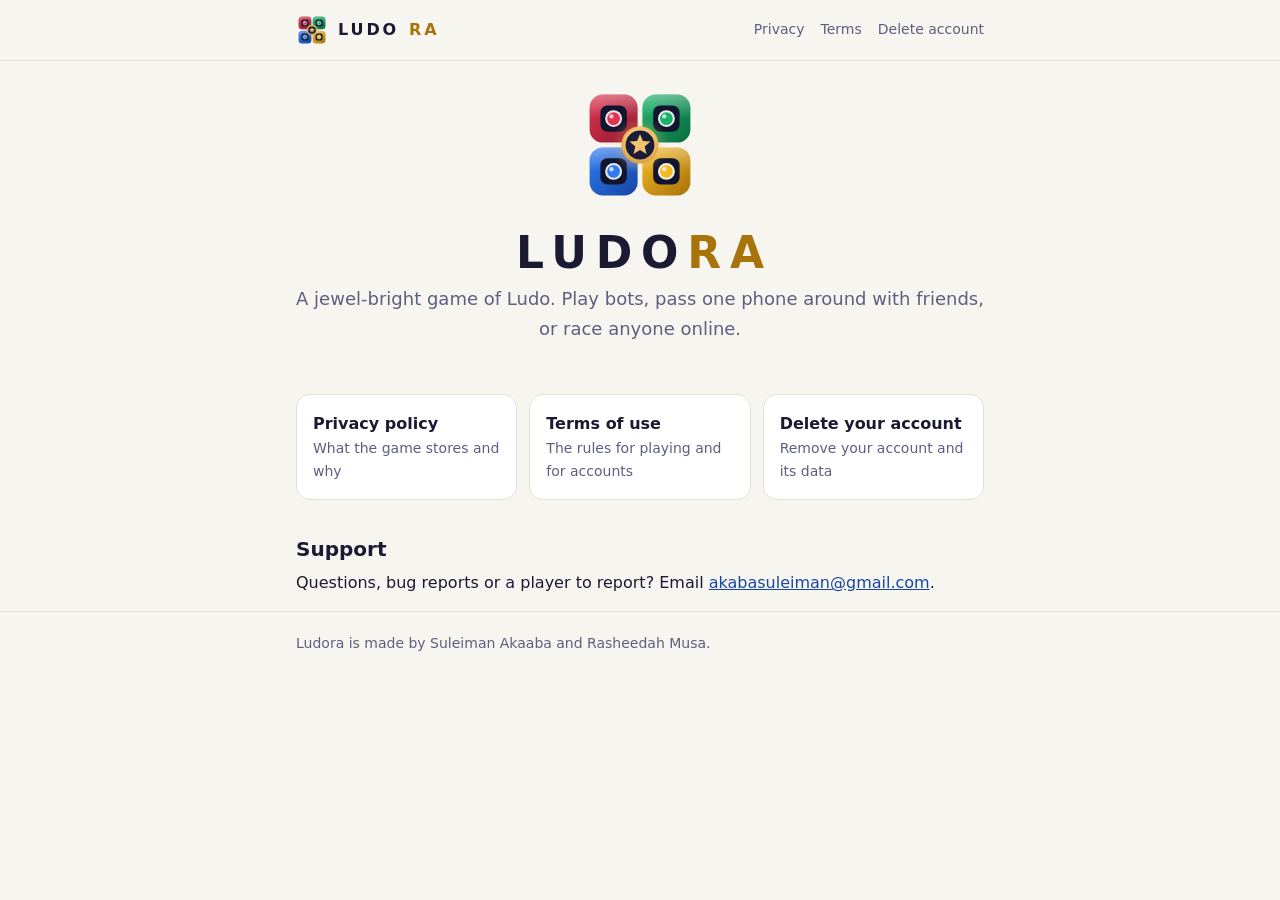
==== index.html @ a9630224 "Ludora site: privacy policy, terms, account deletion Co-Authored-By: Claude Opus 5.5 <noreply@anthro" ====
<!doctype html>
<html lang="en">
<head>
  <meta charset="utf-8">
  <meta name="viewport" content="width=device-width, initial-scale=1">
  <title>Ludora</title>
  <meta name="description" content="Ludora is a jewel-bright game of Ludo: play bots, friends on one phone, or anyone online.">
  <link rel="icon" href="favicon.png">
  <link rel="stylesheet" href="style.css">
</head>
<body>
  <header class="site">
    <div class="wrap">
      <a class="brand" href="./"><img src="mark.svg" alt="">LUDO<b>RA</b></a>
      <nav class="site">
        <a href="privacy.html">Privacy</a>
        <a href="terms.html">Terms</a>
        <a href="delete-account.html">Delete account</a>
      </nav>
    </div>
  </header>

  <main class="wrap">
    <section class="hero">
      <img src="mark.svg" alt="The Ludora mark: four jewel yards around a gold star">
      <h1>LUDO<b>RA</b></h1>
      <p class="lead">A jewel-bright game of Ludo. Play bots, pass one phone around with friends, or race anyone online.</p>
    </section>

    <div class="links">
      <a href="privacy.html">Privacy policy<span>What the game stores and why</span></a>
      <a href="terms.html">Terms of use<span>The rules for playing and for accounts</span></a>
      <a href="delete-account.html">Delete your account<span>Remove your account and its data</span></a>
    </div>

    <h2>Support</h2>
    <p>Questions, bug reports or a player to report? Email <a href="mailto:akabasuleiman@gmail.com">akabasuleiman@gmail.com</a>.</p>
  </main>

  <footer class="site">
    <div class="wrap">Ludora is made by Suleiman Akaaba and Rasheedah Musa.</div>
  </footer>
</body>
</html>
---- style.css ----
/* Ludora site: the app's "Jewel night" palette, with a light reading mode. */
:root {
  --bg: #f7f5ef;
  --surface: #ffffff;
  --text: #1b1a33;
  --muted: #5d5f80;
  --line: #e4e1d6;
  --accent: #a8730a;
  --link: #1646a3;
  --danger: #b3203a;
  --danger-bg: #fdecef;
  --good: #0b6b40;
  --good-bg: #e6f6ee;
  --field: #ffffff;
  color-scheme: light;
}
@media (prefers-color-scheme: dark) {
  :root:not([data-theme="light"]) {
    --bg: #0e1024;
    --surface: #181b36;
    --text: #f4f2ff;
    --muted: #a3a6c8;
    --line: #2e3360;
    --accent: #f2c46d;
    --link: #8db6ff;
    --danger: #ff7a8a;
    --danger-bg: rgba(224, 52, 79, 0.16);
    --good: #5be39b;
    --good-bg: rgba(25, 179, 107, 0.16);
    --field: #12152e;
    color-scheme: dark;
  }
}
:root[data-theme="dark"] {
  --bg: #0e1024;
  --surface: #181b36;
  --text: #f4f2ff;
  --muted: #a3a6c8;
  --line: #2e3360;
  --accent: #f2c46d;
  --link: #8db6ff;
  --danger: #ff7a8a;
  --danger-bg: rgba(224, 52, 79, 0.16);
  --good: #5be39b;
  --good-bg: rgba(25, 179, 107, 0.16);
  --field: #12152e;
  color-scheme: dark;
}

* { box-sizing: border-box; }
html { -webkit-text-size-adjust: 100%; }
body {
  margin: 0;
  background: var(--bg);
  color: var(--text);
  font: 16px/1.65 system-ui, -apple-system, "Segoe UI", Roboto, sans-serif;
}
a { color: var(--link); }
a:focus-visible, button:focus-visible, input:focus-visible { outline: 2px solid var(--accent); outline-offset: 2px; }

.wrap { max-width: 720px; margin: 0 auto; padding: 0 16px; }

header.site {
  border-bottom: 1px solid var(--line);
}
header.site .wrap {
  display: flex;
  align-items: center;
  justify-content: space-between;
  gap: 12px;
  flex-wrap: wrap;
  padding-top: 14px;
  padding-bottom: 14px;
}
.brand {
  display: flex;
  align-items: center;
  gap: 10px;
  color: var(--text);
  text-decoration: none;
  font-weight: 800;
  letter-spacing: 0.18em;
}
.brand img { width: 32px; height: 32px; }
.brand b { color: var(--accent); font-weight: 800; }
nav.site { display: flex; gap: 16px; flex-wrap: wrap; font-size: 14px; }
nav.site a { color: var(--muted); text-decoration: none; }
nav.site a:hover, nav.site a[aria-current="page"] { color: var(--text); }

main { padding: 32px 0 48px; }
h1 { font-size: 30px; line-height: 1.2; margin: 0 0 6px; }
h2 { font-size: 20px; line-height: 1.3; margin: 36px 0 8px; }
h3 { font-size: 16px; margin: 22px 0 4px; }
p, ul, ol { margin: 0 0 14px; }
li { margin-bottom: 6px; }
.updated { color: var(--muted); font-size: 14px; margin-bottom: 24px; }
.lead { font-size: 18px; color: var(--muted); }

.card {
  background: var(--surface);
  border: 1px solid var(--line);
  border-radius: 16px;
  padding: 20px;
  margin: 20px 0;
}
table { width: 100%; border-collapse: collapse; font-size: 15px; }
th, td { text-align: left; vertical-align: top; padding: 10px 8px; border-bottom: 1px solid var(--line); }
th { font-size: 13px; color: var(--muted); font-weight: 700; }
.table-scroll { overflow-x: auto; }

.hero { text-align: center; padding: 24px 0 8px; }
.hero img { width: 120px; height: 120px; }
.hero h1 { font-size: 44px; letter-spacing: 0.2em; margin: 14px 0 4px; padding-left: 0.2em; }
.hero h1 b { color: var(--accent); }
.links { display: grid; gap: 12px; grid-template-columns: repeat(auto-fit, minmax(200px, 1fr)); margin-top: 28px; }
.links a {
  display: block;
  background: var(--surface);
  border: 1px solid var(--line);
  border-radius: 14px;
  padding: 16px;
  color: var(--text);
  text-decoration: none;
  font-weight: 700;
}
.links a span { display: block; color: var(--muted); font-weight: 400; font-size: 14px; }

form label { display: block; font-weight: 700; font-size: 14px; margin: 14px 0 6px; }
form input[type="text"], form input[type="password"] {
  width: 100%;
  font: inherit;
  padding: 12px 14px;
  border-radius: 12px;
  border: 1px solid var(--line);
  background: var(--field);
  color: var(--text);
}
.check { display: flex; gap: 10px; align-items: flex-start; margin-top: 16px; font-weight: 400; }
.check input { margin-top: 5px; }
button.danger {
  margin-top: 18px;
  font: inherit;
  font-weight: 800;
  letter-spacing: 0.06em;
  padding: 12px 20px;
  border-radius: 12px;
  border: 0;
  background: var(--danger);
  color: #fff;
  cursor: pointer;
}
button.danger:disabled { opacity: 0.5; cursor: not-allowed; }
.status { margin-top: 16px; padding: 12px 14px; border-radius: 12px; display: none; }
.status.error { display: block; background: var(--danger-bg); color: var(--danger); }
.status.ok { display: block; background: var(--good-bg); color: var(--good); }

footer.site { border-top: 1px solid var(--line); color: var(--muted); font-size: 14px; }
footer.site .wrap { padding-top: 20px; padding-bottom: 28px; }
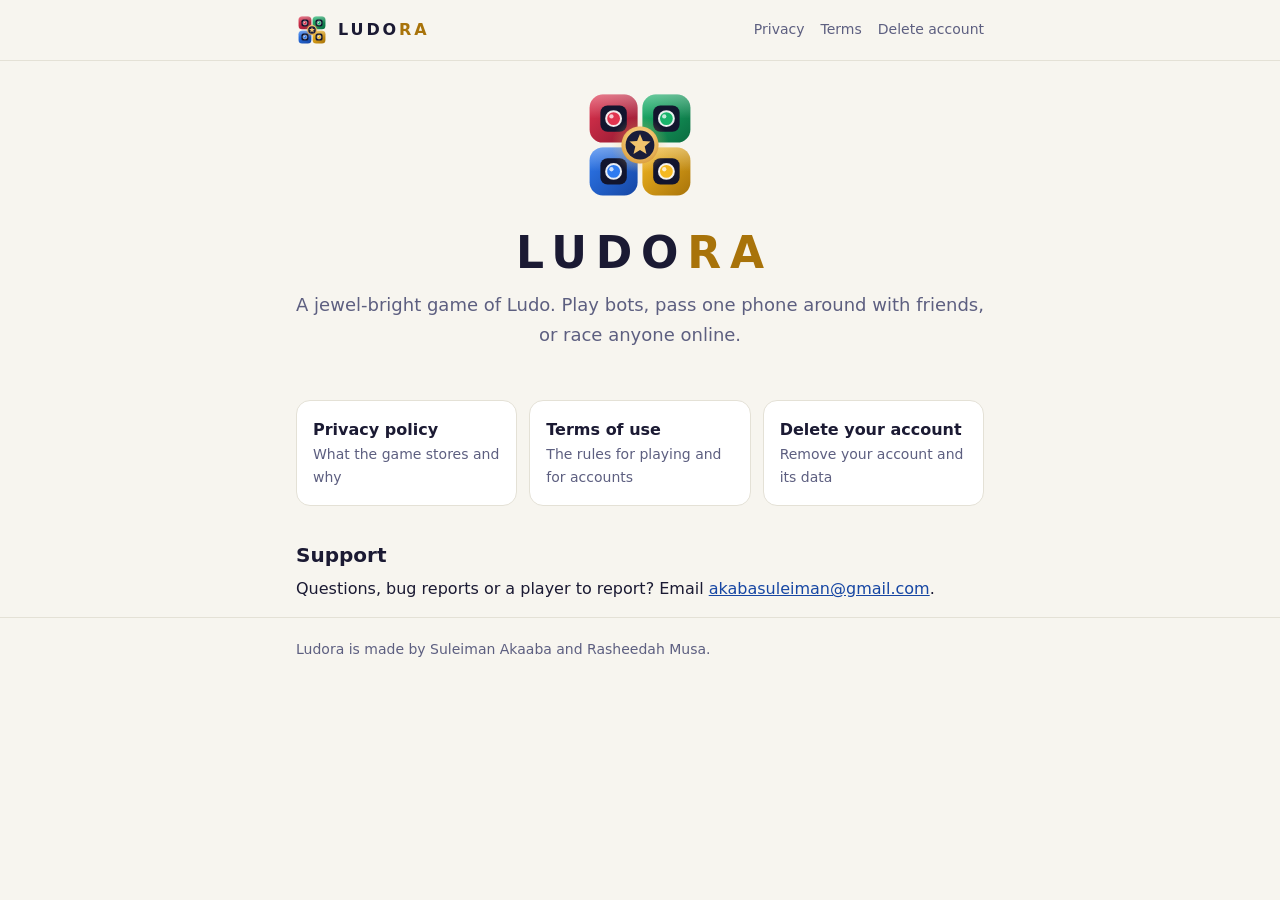
==== commit 8e10085e: "Tidy the header wordmark; stack the data table on phones Co-Authored-By: Claude Opus 5.5 <noreply@an" ====
--- a/index.html
+++ b/index.html
@@ -11,7 +11,7 @@
 <body>
   <header class="site">
     <div class="wrap">
-      <a class="brand" href="./"><img src="mark.svg" alt="">LUDO<b>RA</b></a>
+      <a class="brand" href="./"><img src="mark.svg" alt=""><span>LUDO<b>RA</b></span></a>
       <nav class="site">
         <a href="privacy.html">Privacy</a>
         <a href="terms.html">Terms</a>
--- a/style.css
+++ b/style.css
@@ -107,10 +107,18 @@
 th, td { text-align: left; vertical-align: top; padding: 10px 8px; border-bottom: 1px solid var(--line); }
 th { font-size: 13px; color: var(--muted); font-weight: 700; }
 .table-scroll { overflow-x: auto; }
+/* On phones each row becomes a small card, labelled cell by cell. */
+@media (max-width: 600px) {
+  table, tbody, tr, td { display: block; }
+  thead { display: none; }
+  tr { border: 1px solid var(--line); border-radius: 14px; padding: 6px 14px; margin-bottom: 10px; background: var(--surface); }
+  td { border: 0; padding: 6px 0; }
+  td::before { content: attr(data-label); display: block; font-size: 12px; font-weight: 700; color: var(--muted); text-transform: uppercase; letter-spacing: 0.06em; }
+}
 
 .hero { text-align: center; padding: 24px 0 8px; }
 .hero img { width: 120px; height: 120px; }
-.hero h1 { font-size: 44px; letter-spacing: 0.2em; margin: 14px 0 4px; padding-left: 0.2em; }
+.hero h1 { font-size: 44px; letter-spacing: 0.2em; margin: 14px 0 10px; padding-left: 0.2em; }
 .hero h1 b { color: var(--accent); }
 .links { display: grid; gap: 12px; grid-template-columns: repeat(auto-fit, minmax(200px, 1fr)); margin-top: 28px; }
 .links a {
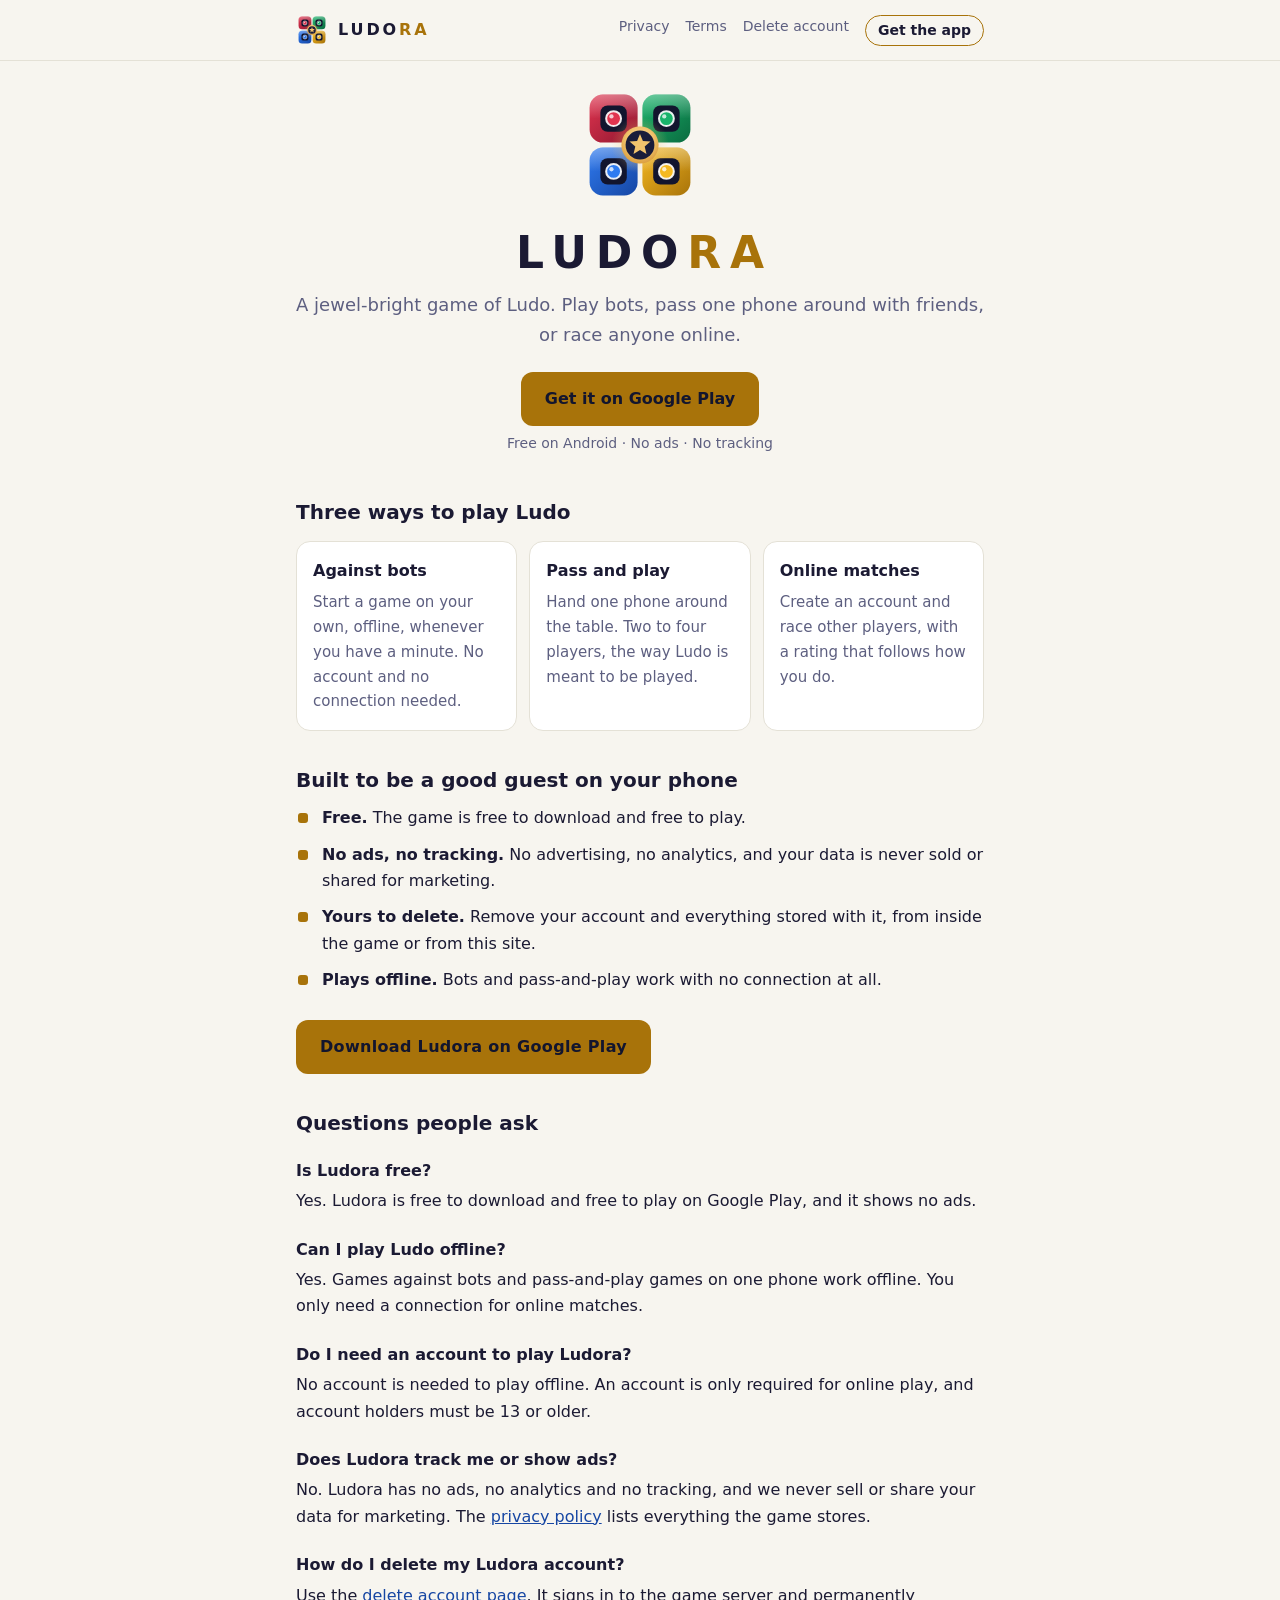
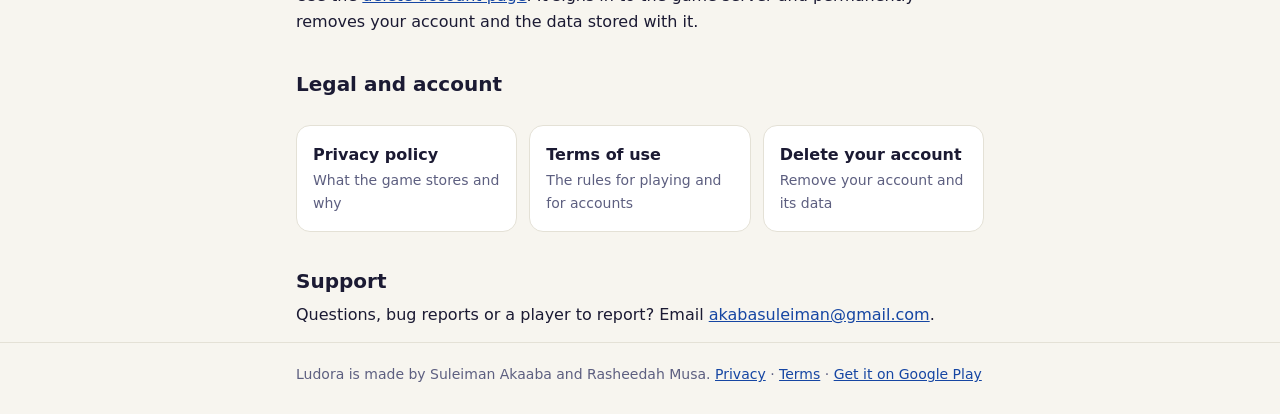
==== commit 82bb8105: "Add the Google Play download link and make the site SEO-friendly The app is live at play.google.com/" ====
--- a/index.html
+++ b/index.html
@@ -3,30 +3,197 @@
 <head>
   <meta charset="utf-8">
   <meta name="viewport" content="width=device-width, initial-scale=1">
-  <title>Ludora</title>
-  <meta name="description" content="Ludora is a jewel-bright game of Ludo: play bots, friends on one phone, or anyone online.">
+  <title>Ludora — Free Ludo Game for Android | Play Online or Offline</title>
+  <meta name="description" content="Download Ludora free on Google Play. Play Ludo against smart bots, pass one phone around with friends, or race players online. No ads, no tracking.">
+  <link rel="canonical" href="https://acem702.github.io/ludora/">
+  <meta name="robots" content="index, follow, max-image-preview:large, max-snippet:-1">
+  <meta name="author" content="Suleiman Akaaba and Rasheedah Musa">
+  <meta name="theme-color" content="#f7f5ef" media="(prefers-color-scheme: light)">
+  <meta name="theme-color" content="#0e1024" media="(prefers-color-scheme: dark)">
+
+  <meta property="og:type" content="website">
+  <meta property="og:site_name" content="Ludora">
+  <meta property="og:title" content="Ludora — Free Ludo Game for Android">
+  <meta property="og:description" content="A jewel-bright game of Ludo. Play bots, pass one phone around with friends, or race anyone online. Free on Google Play, with no ads and no tracking.">
+  <meta property="og:url" content="https://acem702.github.io/ludora/">
+  <meta property="og:image" content="https://acem702.github.io/ludora/og.jpg">
+  <meta property="og:image:width" content="1200">
+  <meta property="og:image:height" content="630">
+  <meta property="og:image:alt" content="The Ludora mark beside the Ludora wordmark and the line: a jewel-bright game of Ludo.">
+  <meta property="og:locale" content="en_US">
+  <meta name="twitter:card" content="summary_large_image">
+  <meta name="twitter:title" content="Ludora — Free Ludo Game for Android">
+  <meta name="twitter:description" content="A jewel-bright game of Ludo. Play bots, pass one phone around with friends, or race anyone online. Free on Google Play.">
+  <meta name="twitter:image" content="https://acem702.github.io/ludora/og.jpg">
+
   <link rel="icon" href="favicon.png">
+  <link rel="apple-touch-icon" href="favicon.png">
+  <link rel="preconnect" href="https://play.google.com" crossorigin>
   <link rel="stylesheet" href="style.css">
+
+  <script type="application/ld+json">
+  {
+    "@context": "https://schema.org",
+    "@graph": [
+      {
+        "@type": "WebSite",
+        "@id": "https://acem702.github.io/ludora/#website",
+        "url": "https://acem702.github.io/ludora/",
+        "name": "Ludora",
+        "description": "A jewel-bright game of Ludo for Android: play bots, friends on one phone, or anyone online.",
+        "inLanguage": "en",
+        "publisher": { "@id": "https://acem702.github.io/ludora/#publisher" }
+      },
+      {
+        "@type": "Organization",
+        "@id": "https://acem702.github.io/ludora/#publisher",
+        "name": "Ludora",
+        "url": "https://acem702.github.io/ludora/",
+        "logo": "https://acem702.github.io/ludora/favicon.png",
+        "email": "akabasuleiman@gmail.com",
+        "founder": [
+          { "@type": "Person", "name": "Suleiman Akaaba" },
+          { "@type": "Person", "name": "Rasheedah Musa" }
+        ]
+      },
+      {
+        "@type": ["MobileApplication", "VideoGame"],
+        "@id": "https://acem702.github.io/ludora/#app",
+        "name": "Ludora",
+        "alternateName": "Ludora: Ludo",
+        "url": "https://acem702.github.io/ludora/",
+        "description": "Ludora is a jewel-bright game of Ludo for Android. Play against bots offline, pass one phone around with friends, or race other players online. Free, with no ads and no tracking.",
+        "applicationCategory": "GameApplication",
+        "applicationSubCategory": "Board Game",
+        "genre": ["Board", "Ludo", "Multiplayer"],
+        "operatingSystem": "Android",
+        "installUrl": "https://play.google.com/store/apps/details?id=com.acem702.ludora",
+        "downloadUrl": "https://play.google.com/store/apps/details?id=com.acem702.ludora",
+        "image": "https://acem702.github.io/ludora/og.jpg",
+        "screenshot": "https://acem702.github.io/ludora/og.jpg",
+        "playMode": ["SinglePlayer", "CoOp", "MultiPlayer"],
+        "numberOfPlayers": { "@type": "QuantitativeValue", "minValue": 1, "maxValue": 4 },
+        "author": { "@id": "https://acem702.github.io/ludora/#publisher" },
+        "publisher": { "@id": "https://acem702.github.io/ludora/#publisher" },
+        "offers": {
+          "@type": "Offer",
+          "price": "0",
+          "priceCurrency": "USD",
+          "availability": "https://schema.org/InStock",
+          "url": "https://play.google.com/store/apps/details?id=com.acem702.ludora"
+        },
+        "privacyPolicy": "https://acem702.github.io/ludora/privacy.html",
+        "termsOfService": "https://acem702.github.io/ludora/terms.html"
+      },
+      {
+        "@type": "FAQPage",
+        "@id": "https://acem702.github.io/ludora/#faq",
+        "mainEntity": [
+          {
+            "@type": "Question",
+            "name": "Is Ludora free?",
+            "acceptedAnswer": { "@type": "Answer", "text": "Yes. Ludora is free to download and free to play on Google Play, and it shows no ads." }
+          },
+          {
+            "@type": "Question",
+            "name": "Can I play Ludo offline?",
+            "acceptedAnswer": { "@type": "Answer", "text": "Yes. Games against bots and pass-and-play games on one phone work offline. You only need a connection for online matches." }
+          },
+          {
+            "@type": "Question",
+            "name": "Do I need an account to play Ludora?",
+            "acceptedAnswer": { "@type": "Answer", "text": "No account is needed to play offline. An account is only required for online play, and account holders must be 13 or older." }
+          },
+          {
+            "@type": "Question",
+            "name": "Does Ludora track me or show ads?",
+            "acceptedAnswer": { "@type": "Answer", "text": "No. Ludora has no ads, no analytics and no tracking, and we never sell or share your data for marketing. The privacy policy lists everything the game stores." }
+          },
+          {
+            "@type": "Question",
+            "name": "How do I delete my Ludora account?",
+            "acceptedAnswer": { "@type": "Answer", "text": "Use the delete account page on this site. It signs in to the game server and permanently removes your account and the data stored with it." }
+          }
+        ]
+      }
+    ]
+  }
+  </script>
 </head>
 <body>
   <header class="site">
     <div class="wrap">
-      <a class="brand" href="./"><img src="mark.svg" alt=""><span>LUDO<b>RA</b></span></a>
-      <nav class="site">
+      <a class="brand" href="./"><img src="mark.svg" alt="" width="32" height="32"><span>LUDO<b>RA</b></span></a>
+      <nav class="site" aria-label="Main">
         <a href="privacy.html">Privacy</a>
         <a href="terms.html">Terms</a>
         <a href="delete-account.html">Delete account</a>
+        <a class="nav-cta" href="https://play.google.com/store/apps/details?id=com.acem702.ludora" rel="noopener">Get the app</a>
       </nav>
     </div>
   </header>
 
   <main class="wrap">
     <section class="hero">
-      <img src="mark.svg" alt="The Ludora mark: four jewel yards around a gold star">
+      <img src="mark.svg" alt="The Ludora mark: four jewel yards around a gold star" width="120" height="120">
       <h1>LUDO<b>RA</b></h1>
       <p class="lead">A jewel-bright game of Ludo. Play bots, pass one phone around with friends, or race anyone online.</p>
+
+      <p class="cta">
+        <a class="badge" href="https://play.google.com/store/apps/details?id=com.acem702.ludora" rel="noopener">
+          <img src="https://play.google.com/intl/en_us/badges/static/images/badges/en_badge_web_generic.png"
+               alt="Get Ludora on Google Play" width="646" height="250" fetchpriority="high">
+        </a>
+      </p>
+      <p class="cta-note">Free on Android · No ads · No tracking</p>
     </section>
 
+    <h2>Three ways to play Ludo</h2>
+    <div class="features">
+      <div class="feature">
+        <h3>Against bots</h3>
+        <p>Start a game on your own, offline, whenever you have a minute. No account and no connection needed.</p>
+      </div>
+      <div class="feature">
+        <h3>Pass and play</h3>
+        <p>Hand one phone around the table. Two to four players, the way Ludo is meant to be played.</p>
+      </div>
+      <div class="feature">
+        <h3>Online matches</h3>
+        <p>Create an account and race other players, with a rating that follows how you do.</p>
+      </div>
+    </div>
+
+    <h2>Built to be a good guest on your phone</h2>
+    <ul class="ticks">
+      <li><strong>Free.</strong> The game is free to download and free to play.</li>
+      <li><strong>No ads, no tracking.</strong> No advertising, no analytics, and your data is never sold or shared for marketing.</li>
+      <li><strong>Yours to delete.</strong> Remove your account and everything stored with it, from inside the game or from this site.</li>
+      <li><strong>Plays offline.</strong> Bots and pass-and-play work with no connection at all.</li>
+    </ul>
+
+    <p class="cta cta-inline">
+      <a class="button" href="https://play.google.com/store/apps/details?id=com.acem702.ludora" rel="noopener">Download Ludora on Google Play</a>
+    </p>
+
+    <h2>Questions people ask</h2>
+
+    <h3>Is Ludora free?</h3>
+    <p>Yes. Ludora is free to download and free to play on Google Play, and it shows no ads.</p>
+
+    <h3>Can I play Ludo offline?</h3>
+    <p>Yes. Games against bots and pass-and-play games on one phone work offline. You only need a connection for online matches.</p>
+
+    <h3>Do I need an account to play Ludora?</h3>
+    <p>No account is needed to play offline. An account is only required for online play, and account holders must be 13 or older.</p>
+
+    <h3>Does Ludora track me or show ads?</h3>
+    <p>No. Ludora has no ads, no analytics and no tracking, and we never sell or share your data for marketing. The <a href="privacy.html">privacy policy</a> lists everything the game stores.</p>
+
+    <h3>How do I delete my Ludora account?</h3>
+    <p>Use the <a href="delete-account.html">delete account page</a>. It signs in to the game server and permanently removes your account and the data stored with it.</p>
+
+    <h2>Legal and account</h2>
     <div class="links">
       <a href="privacy.html">Privacy policy<span>What the game stores and why</span></a>
       <a href="terms.html">Terms of use<span>The rules for playing and for accounts</span></a>
@@ -38,7 +205,18 @@
   </main>
 
   <footer class="site">
-    <div class="wrap">Ludora is made by Suleiman Akaaba and Rasheedah Musa.</div>
+    <div class="wrap">Ludora is made by Suleiman Akaaba and Rasheedah Musa. <a href="privacy.html">Privacy</a> &middot; <a href="terms.html">Terms</a> &middot; <a href="https://play.google.com/store/apps/details?id=com.acem702.ludora" rel="noopener">Get it on Google Play</a></div>
   </footer>
+
+  <script>
+    // If Google's badge image can't be reached, show the site's own button instead.
+    (function () {
+      var img = document.querySelector('.badge img');
+      if (!img) return;
+      var fail = function () { img.parentNode.className = 'badge badge-fallback'; };
+      img.addEventListener('error', fail);
+      if (img.complete && img.naturalWidth === 0) fail();
+    })();
+  </script>
 </body>
 </html>
--- a/style.css
+++ b/style.css
@@ -164,3 +164,72 @@
 
 footer.site { border-top: 1px solid var(--line); color: var(--muted); font-size: 14px; }
 footer.site .wrap { padding-top: 20px; padding-bottom: 28px; }
+
+/* Download call to action */
+nav.site a.nav-cta {
+  color: var(--text);
+  font-weight: 700;
+  border: 1px solid var(--accent);
+  border-radius: 999px;
+  padding: 4px 12px;
+  line-height: 1.5;
+}
+nav.site a.nav-cta:hover { background: var(--accent); color: #12152e; }
+
+.cta { margin: 22px 0 6px; }
+.badge {
+  display: inline-block;
+  border-radius: 12px;
+  text-decoration: none;
+  color: var(--text);
+  font-weight: 700;
+}
+.badge img { height: 68px; width: auto; display: block; }
+.cta-note { color: var(--muted); font-size: 14px; margin-bottom: 0; }
+
+a.button {
+  display: inline-block;
+  background: var(--accent);
+  color: #12152e;
+  text-decoration: none;
+  font-weight: 800;
+  letter-spacing: 0.02em;
+  padding: 14px 24px;
+  border-radius: 12px;
+}
+a.button:hover { filter: brightness(1.08); }
+.cta-inline { margin: 26px 0 8px; }
+
+/* Feature grid and tick list */
+.features { display: grid; gap: 12px; grid-template-columns: repeat(auto-fit, minmax(200px, 1fr)); margin: 16px 0 8px; }
+.feature {
+  background: var(--surface);
+  border: 1px solid var(--line);
+  border-radius: 14px;
+  padding: 16px;
+}
+.feature h3 { margin: 0 0 6px; font-size: 16px; }
+.feature p { margin: 0; color: var(--muted); font-size: 15px; }
+
+ul.ticks { list-style: none; padding: 0; margin-top: 12px; }
+ul.ticks li { position: relative; padding-left: 26px; margin-bottom: 10px; }
+ul.ticks li::before {
+  content: "";
+  position: absolute;
+  left: 2px;
+  top: 0.5em;
+  width: 10px;
+  height: 10px;
+  border-radius: 3px;
+  background: var(--accent);
+}
+
+/* If the Google Play badge image fails to load, the link becomes a plain button. */
+.badge-fallback {
+  background: var(--accent);
+  color: #12152e;
+  font-weight: 800;
+  padding: 14px 24px;
+}
+.badge-fallback img { display: none; }
+.badge-fallback::after { content: "Get it on Google Play"; }
